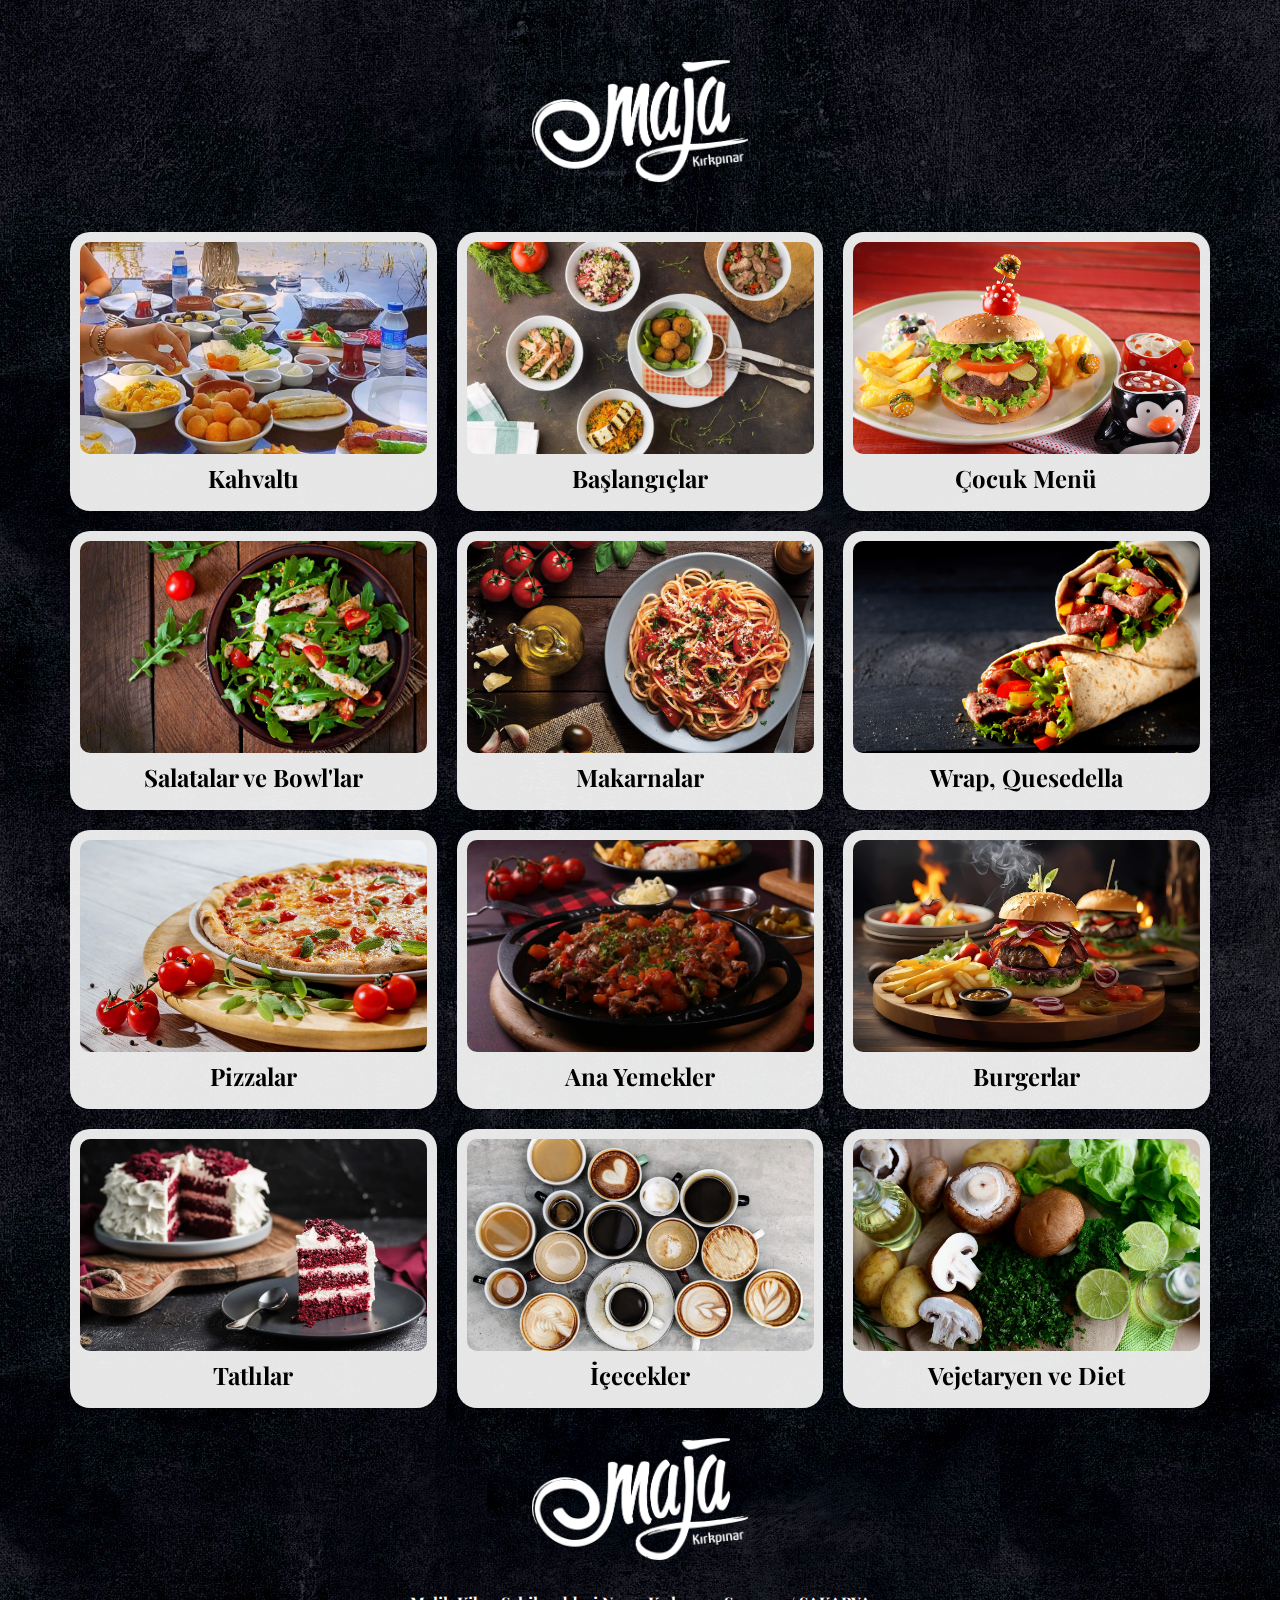
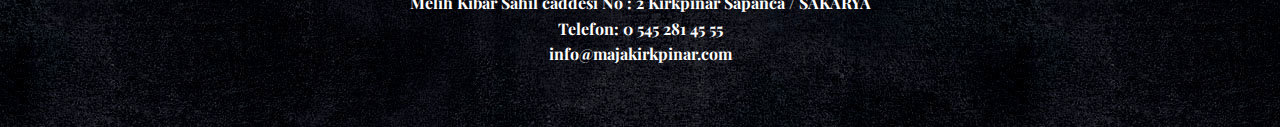
==== index.html @ 7525a9d2 "maja menüsü" ====
<!DOCTYPE html>
<html style="font-size: 16px;" lang="tr"><head>
    <meta name="viewport" content="width=device-width, initial-scale=1.0">
    <meta charset="utf-8">
    <meta name="keywords" content="​and everything is perfect, Latest news, ​Travel with​ us, Do something fun, ​Travel with​ us, ​Working with a reputable travel agent takes the stress out of travel, ​Join Our Newsletter">
    <meta name="description" content="">
    <title>Index</title>
    <link rel="stylesheet" href="nicepage.css" media="screen">
<link rel="stylesheet" href="index.css" media="screen">
    <script class="u-script" type="text/javascript" src="jquery.js" defer=""></script>
    <script class="u-script" type="text/javascript" src="nicepage.js" defer=""></script>
    <meta name="generator" content="Nicepage 6.19.6, nicepage.com">
    <link rel="icon" href="images/favicon.png">
    <link id="u-theme-google-font" rel="stylesheet" href="https://fonts.googleapis.com/css?family=Playfair+Display:400,400i,500,500i,600,600i,700,700i,800,800i,900,900i">
    <link id="u-page-google-font" rel="stylesheet" href="https://fonts.googleapis.com/css?family=Playfair+Display:400,400i,500,500i,600,600i,700,700i,800,800i,900,900i">
    
    
    
    <script type="application/ld+json">{
		"@context": "http://schema.org",
		"@type": "Organization",
		"name": "Maja Kırkpınar Sapanca Menü"
}</script>
    <meta name="theme-color" content="#f15048">
    <meta property="og:title" content="Index">
    <meta property="og:description" content="">
    <meta property="og:type" content="website">
  <meta data-intl-tel-input-cdn-path="intlTelInput/"></head>
  <body data-home-page="Index.html" data-home-page-title="Index" data-path-to-root="./" data-include-products="false" class="u-body u-xl-mode" data-lang="tr">
    <section class="u-align-center u-clearfix u-container-align-center u-image u-image-tiles u-section-1" id="carousel_be38" data-image-width="1000" data-image-height="1000">
      <div class="u-clearfix u-sheet u-sheet-1">
        <img class="u-image u-image-contain u-image-default u-image-1" src="images/Mlogo.png" alt="" data-image-width="907" data-image-height="512" data-href="./" title="Index">
        <div class="u-expanded-width u-list u-list-1">
          <div class="u-repeater u-repeater-1">
            <div class="u-align-center u-container-align-center u-container-style u-list-item u-opacity u-opacity-90 u-radius-20 u-repeater-item u-shape-round u-white u-list-item-1">
              <div class="u-container-layout u-similar-container u-valign-top u-container-layout-1">
                <img class="u-expanded-width u-image u-image-round u-radius-10 u-image-2" alt="" data-image-width="1080" data-image-height="607" data-animation-name="customAnimationIn" data-animation-duration="1000" src="images/WhatsAppImage2021-10-01at23.39.09.jpeg" data-href="Kahvaltı.html" data-target="_blank">
                <p class="u-custom-font u-font-playfair-display u-text u-text-black u-text-1" data-animation-name="pulse" data-animation-duration="1000" data-animation-direction="" data-animation-delay="500">Kahvaltı</p>
              </div>
            </div>
            <div class="u-align-center u-container-align-center u-container-style u-list-item u-opacity u-opacity-90 u-radius-20 u-repeater-item u-shape-round u-white u-list-item-2">
              <div class="u-container-layout u-similar-container u-valign-top u-container-layout-2">
                <img class="u-expanded-width u-image u-image-round u-radius-10 u-image-3" alt="" data-image-width="2048" data-image-height="1442" data-animation-name="customAnimationIn" data-animation-duration="1000" src="images/bs.jpg" data-href="Başlangıç.html" data-target="_blank">
                <p class="u-custom-font u-font-playfair-display u-text u-text-black u-text-2" data-animation-name="pulse" data-animation-duration="1000" data-animation-direction="" data-animation-delay="500">Başlangıçlar</p>
              </div>
            </div>
            <div class="u-align-center u-container-align-center u-container-style u-list-item u-opacity u-opacity-90 u-radius-20 u-repeater-item u-shape-round u-white u-list-item-3">
              <div class="u-container-layout u-similar-container u-valign-top u-container-layout-3">
                <img class="u-expanded-width u-image u-image-round u-radius-10 u-image-4" alt="" data-image-width="1200" data-image-height="800" data-animation-name="customAnimationIn" data-animation-duration="1000" src="images/cocuk.jpg" data-href="Çocuk-Menüsü.html" data-target="_blank">
                <p class="u-custom-font u-font-playfair-display u-text u-text-black u-text-3" data-animation-name="pulse" data-animation-duration="1000" data-animation-direction="" data-animation-delay="500">Çocuk Menü</p>
              </div>
            </div>
            <div class="u-align-center u-container-align-center u-container-style u-list-item u-opacity u-opacity-90 u-radius-20 u-repeater-item u-shape-round u-white u-list-item-4">
              <div class="u-container-layout u-similar-container u-valign-top u-container-layout-4">
                <img class="u-expanded-width u-image u-image-round u-radius-10 u-image-5" alt="" data-image-width="1600" data-image-height="960" data-animation-name="customAnimationIn" data-animation-duration="1000" src="images/Prepared-salads.jpg" data-href="Salatalar-ve-Bowllar.html" data-target="_blank">
                <p class="u-custom-font u-font-playfair-display u-text u-text-black u-text-4" data-animation-name="pulse" data-animation-duration="1000" data-animation-direction="" data-animation-delay="500">Salatalar ve Bowl'lar </p>
              </div>
            </div>
            <div class="u-align-center u-container-align-center u-container-style u-list-item u-opacity u-opacity-90 u-radius-20 u-repeater-item u-shape-round u-white u-list-item-5">
              <div class="u-container-layout u-similar-container u-valign-top u-container-layout-5">
                <img class="u-expanded-width u-image u-image-round u-radius-10 u-image-6" alt="" data-image-width="1000" data-image-height="680" data-animation-name="customAnimationIn" data-animation-duration="1000" src="images/makarna680.jpg" data-href="Makarnalar.html" data-target="_blank">
                <p class="u-custom-font u-font-playfair-display u-text u-text-black u-text-5" data-animation-name="pulse" data-animation-duration="1000" data-animation-direction="" data-animation-delay="500">Makarnalar</p>
              </div>
            </div>
            <div class="u-align-center u-container-align-center u-container-style u-list-item u-opacity u-opacity-90 u-radius-20 u-repeater-item u-shape-round u-white u-list-item-6">
              <div class="u-container-layout u-similar-container u-valign-top u-container-layout-6">
                <img class="u-expanded-width u-image u-image-round u-radius-10 u-image-7" alt="" data-image-width="1000" data-image-height="642" data-animation-name="customAnimationIn" data-animation-duration="1000" src="images/wrap.png" data-href="Wrap-Quasedella.html" data-target="_blank">
                <p class="u-custom-font u-font-playfair-display u-text u-text-black u-text-6" data-animation-name="pulse" data-animation-duration="1000" data-animation-direction="" data-animation-delay="500"> Wrap, Quesedella</p>
              </div>
            </div>
            <div class="u-align-center u-container-align-center u-container-style u-list-item u-opacity u-opacity-90 u-radius-20 u-repeater-item u-shape-round u-white u-list-item-7">
              <div class="u-container-layout u-similar-container u-valign-top u-container-layout-7">
                <img class="u-expanded-width u-image u-image-round u-radius-10 u-image-8" alt="" data-image-width="1280" data-image-height="855" data-animation-name="customAnimationIn" data-animation-duration="1000" src="images/d275b2b6da91396b41339faeb73033ce74a2139d0fb77db07d83987a467b18f05eeddc589d121b18bc7a31448762ae52eeb49a13b595d90face7d8_1280.jpg" data-href="Pizzalar.html" data-target="_blank">
                <p class="u-custom-font u-font-playfair-display u-text u-text-black u-text-7" data-animation-name="pulse" data-animation-duration="1000" data-animation-direction="" data-animation-delay="500">Pizzalar</p>
              </div>
            </div>
            <div class="u-align-center u-container-align-center u-container-style u-list-item u-opacity u-opacity-90 u-radius-20 u-repeater-item u-shape-round u-white u-list-item-8">
              <div class="u-container-layout u-similar-container u-valign-top u-container-layout-8">
                <img class="u-expanded-width u-image u-image-round u-radius-10 u-image-9" alt="" data-image-width="1600" data-image-height="1067" data-animation-name="customAnimationIn" data-animation-duration="1000" src="images/tava.jpg" data-href="Ana-Yemekler.html" data-target="_blank">
                <p class="u-custom-font u-font-playfair-display u-text u-text-black u-text-8" data-animation-name="pulse" data-animation-duration="1000" data-animation-direction="" data-animation-delay="500">Ana Yemekler </p>
              </div>
            </div>
            <div class="u-align-center u-container-align-center u-container-style u-list-item u-opacity u-opacity-90 u-radius-20 u-repeater-item u-shape-round u-white u-list-item-9">
              <div class="u-container-layout u-similar-container u-valign-top u-container-layout-9">
                <img class="u-expanded-width u-image u-image-round u-radius-10 u-image-10" alt="" data-image-width="1280" data-image-height="960" data-animation-name="customAnimationIn" data-animation-duration="1000" src="images/feec9704cc4c986c0d143e967695e84c5abfd54be5e9964184bbfddf300faf1267290aa0ce5f67edf19af8c8c3485d8c1cb7d1538a93fe38f5434d_1280.jpg" data-href="Burgerlar.html" data-target="_blank">
                <p class="u-custom-font u-font-playfair-display u-text u-text-black u-text-9" data-animation-name="pulse" data-animation-duration="1000" data-animation-direction="" data-animation-delay="500">Burgerlar </p>
              </div>
            </div>
            <div class="u-align-center u-container-align-center u-container-style u-list-item u-opacity u-opacity-90 u-radius-20 u-repeater-item u-shape-round u-white u-list-item-10">
              <div class="u-container-layout u-similar-container u-valign-top u-container-layout-10">
                <img class="u-expanded-width u-image u-image-round u-radius-10 u-image-11" alt="" data-image-width="1200" data-image-height="879" data-animation-name="customAnimationIn" data-animation-duration="1000" src="images/red-velvet-cake-slice.jpg" data-href="Tatlılar.html" data-target="_blank">
                <p class="u-custom-font u-font-playfair-display u-text u-text-black u-text-10" data-animation-name="pulse" data-animation-duration="1000" data-animation-direction="" data-animation-delay="500">Tatlılar</p>
              </div>
            </div>
            <div class="u-align-center u-container-align-center u-container-style u-list-item u-opacity u-opacity-90 u-radius-20 u-repeater-item u-shape-round u-white u-list-item-11">
              <div class="u-container-layout u-similar-container u-valign-top u-container-layout-11">
                <img class="u-expanded-width u-image u-image-round u-radius-10 u-image-12" alt="" data-image-width="1242" data-image-height="875" data-animation-name="customAnimationIn" data-animation-duration="1000" src="images/kahve.jpg" data-href="İçecekler.html" data-target="_blank">
                <p class="u-custom-font u-font-playfair-display u-text u-text-black u-text-11" data-animation-name="pulse" data-animation-duration="1000" data-animation-direction="" data-animation-delay="500">İçecekler</p>
              </div>
            </div>
            <div class="u-align-center u-container-align-center u-container-style u-list-item u-opacity u-opacity-90 u-radius-20 u-repeater-item u-shape-round u-white u-list-item-12">
              <div class="u-container-layout u-similar-container u-valign-top u-container-layout-12">
                <img class="u-expanded-width u-image u-image-round u-radius-10 u-image-13" alt="" data-image-width="1280" data-image-height="796" data-animation-name="customAnimationIn" data-animation-duration="1000" src="images/801a7bf0b73fa64c3d5176bb623536775ae8304648622896c580b790360af76a91517a7e18b217b421f38e53adad9613d6c3d603d3fb4eabd4e99c_1280.jpg" data-href="Vejetaryen-ve-Diet.html" data-target="_blank">
                <p class="u-custom-font u-font-playfair-display u-text u-text-black u-text-12" data-animation-name="pulse" data-animation-duration="1000" data-animation-direction="" data-animation-delay="500">Vejetaryen​ ve Diet</p>
              </div>
            </div>
          </div>
        </div>
        <img class="u-align-center-sm u-align-center-xs u-image u-image-contain u-image-default u-image-14" src="images/Mlogo.png" alt="" data-image-width="907" data-image-height="512" data-href="./" title="Index">
        <p class="u-text u-text-body-alt-color u-text-default u-text-13"> Melih Kibar Sahil caddesi No : 2 Kırkpınar Sapanca / SAKARYA<br>Telefon: 0 545 281 45 55<br>info@majakirkpinar.com
        </p>
      </div>
    </section>
    
    
    
    <span style="height: 64px; width: 64px; margin-left: 0px; margin-right: auto; margin-top: 0px; background-image: none; right: 50px; bottom: 50px; padding: 25px;" class="u-back-to-top u-custom-color-2 u-file-icon u-icon u-icon-rectangle u-opacity u-opacity-85 u-radius-20 u-text-white" data-href="#"><img src="images/b0e21d06.png" alt=""></span>
  
</body></html>
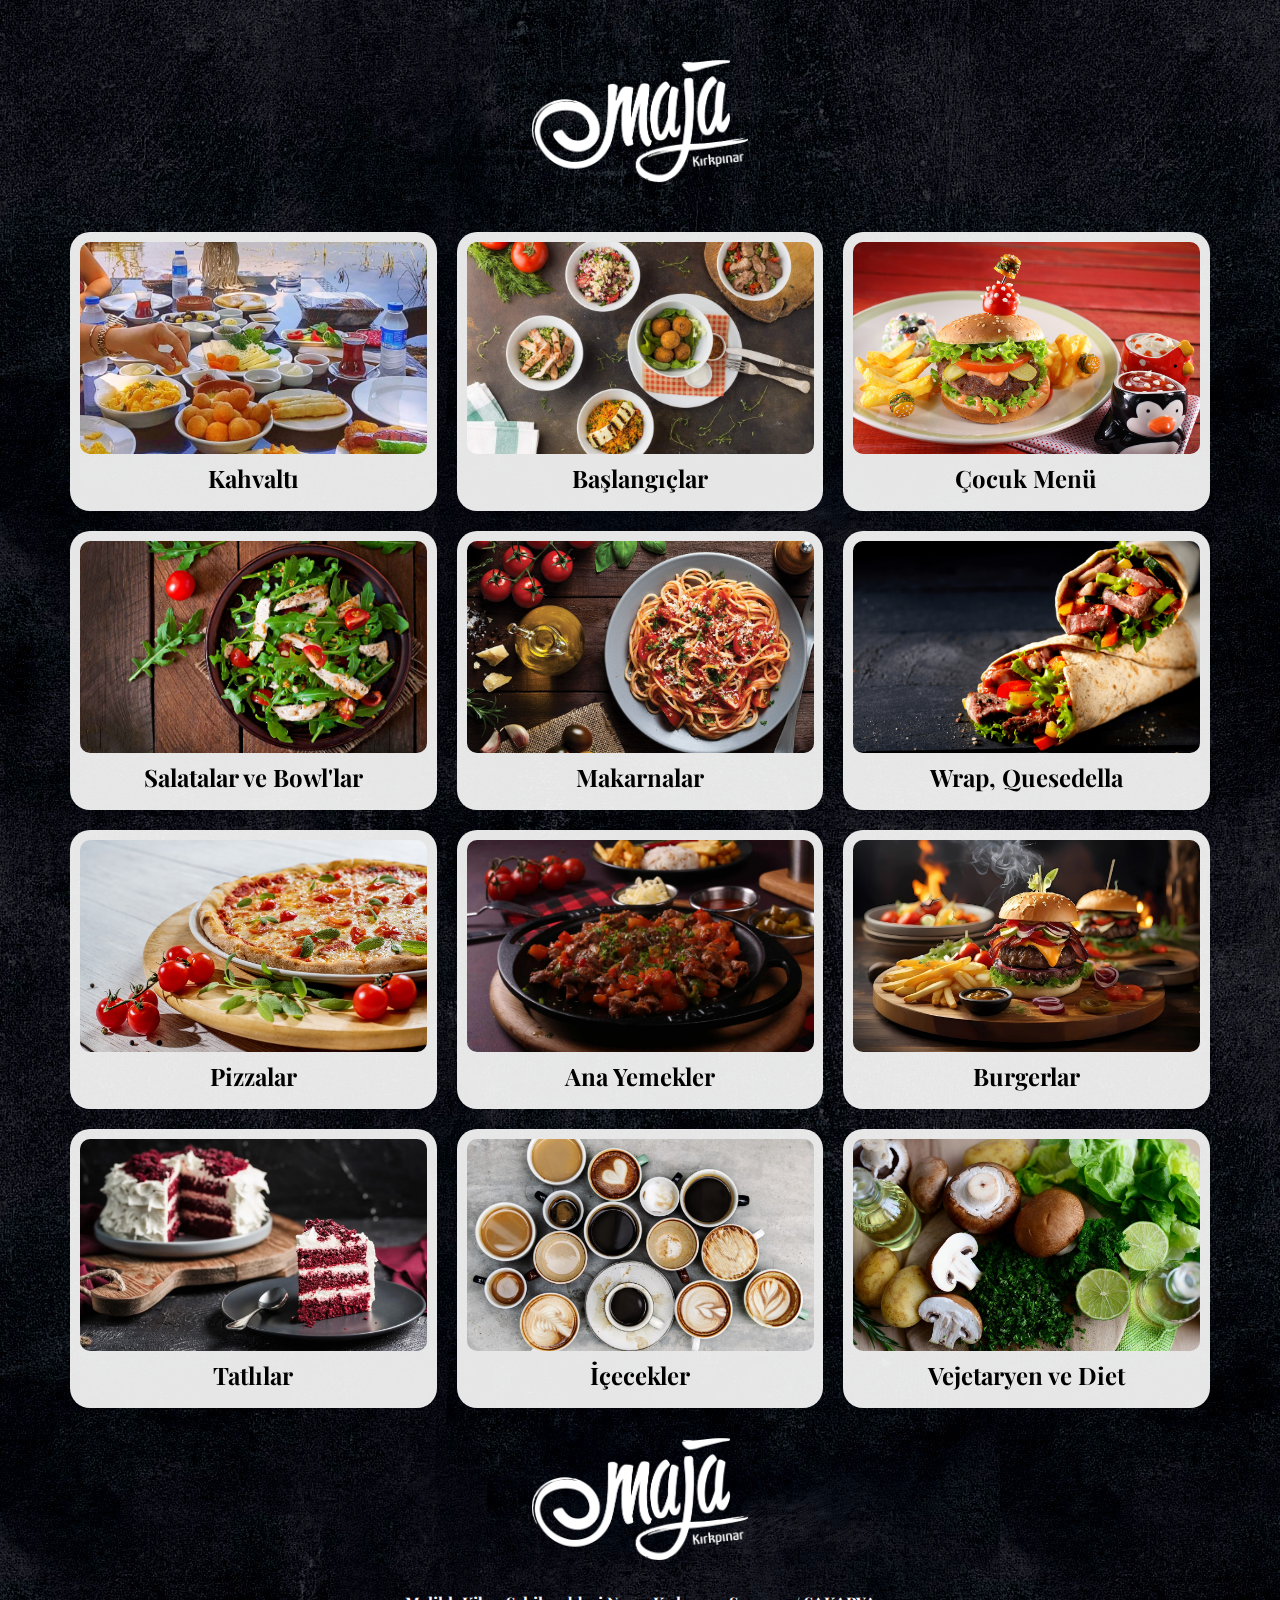
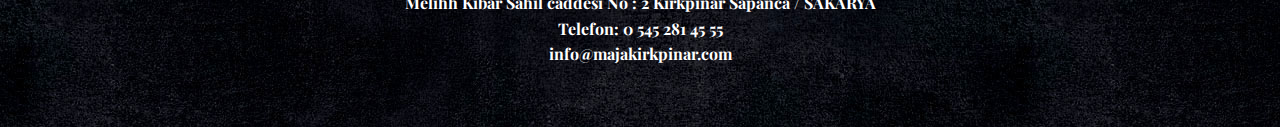
==== commit 446f8b3c: "deneme" ====
--- a/index.html
+++ b/index.html
@@ -107,7 +107,7 @@
           </div>
         </div>
         <img class="u-align-center-sm u-align-center-xs u-image u-image-contain u-image-default u-image-14" src="images/Mlogo.png" alt="" data-image-width="907" data-image-height="512" data-href="./" title="Index">
-        <p class="u-text u-text-body-alt-color u-text-default u-text-13"> Melih Kibar Sahil caddesi No : 2 Kırkpınar Sapanca / SAKARYA<br>Telefon: 0 545 281 45 55<br>info@majakirkpinar.com
+        <p class="u-text u-text-body-alt-color u-text-default u-text-13"> Melihh Kibar Sahil caddesi No : 2 Kırkpınar Sapanca / SAKARYA<br>Telefon: 0 545 281 45 55<br>info@majakirkpinar.com
         </p>
       </div>
     </section>
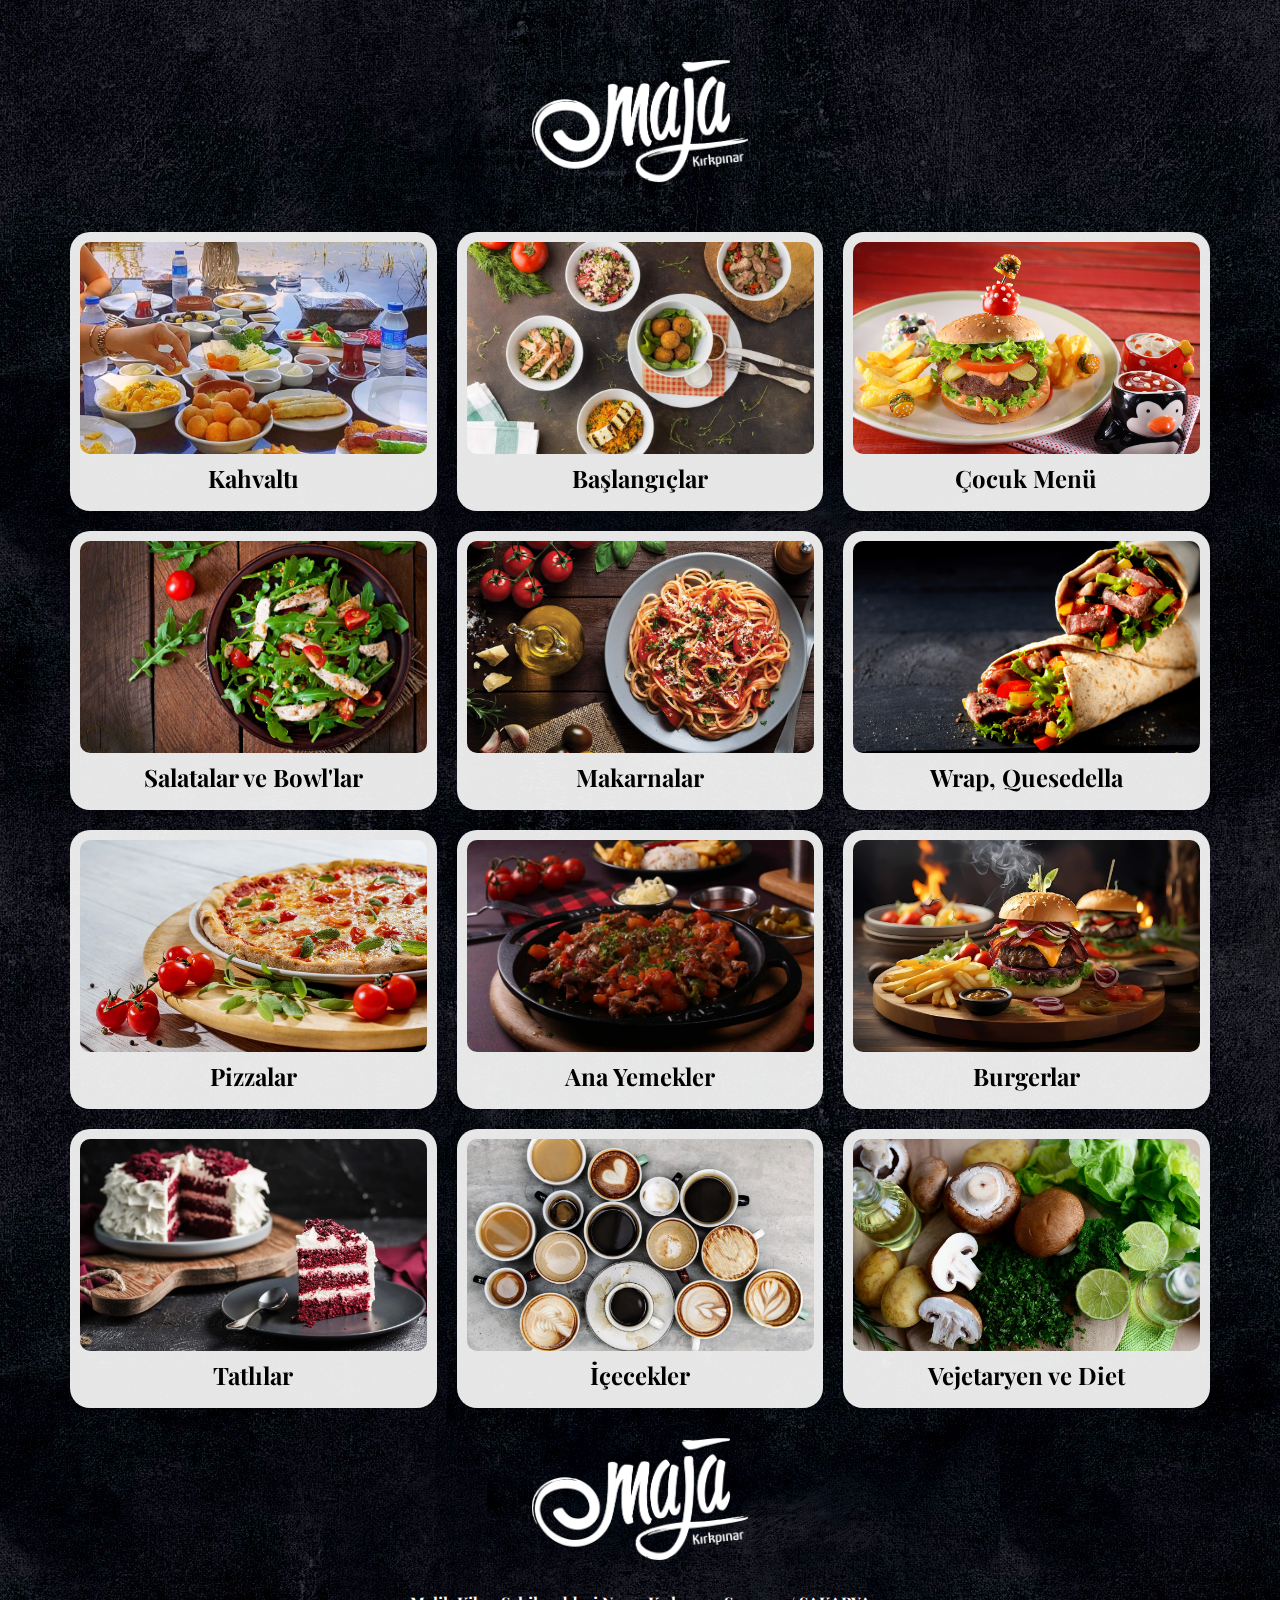
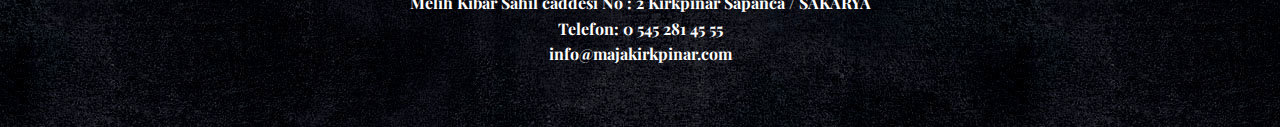
==== commit f32600d6: "maja menu" ====
--- a/index.html
+++ b/index.html
@@ -107,7 +107,7 @@
           </div>
         </div>
         <img class="u-align-center-sm u-align-center-xs u-image u-image-contain u-image-default u-image-14" src="images/Mlogo.png" alt="" data-image-width="907" data-image-height="512" data-href="./" title="Index">
-        <p class="u-text u-text-body-alt-color u-text-default u-text-13"> Melihh Kibar Sahil caddesi No : 2 Kırkpınar Sapanca / SAKARYA<br>Telefon: 0 545 281 45 55<br>info@majakirkpinar.com
+        <p class="u-text u-text-body-alt-color u-text-default u-text-13"> Melih Kibar Sahil caddesi No : 2 Kırkpınar Sapanca / SAKARYA<br>Telefon: 0 545 281 45 55<br>info@majakirkpinar.com
         </p>
       </div>
     </section>
